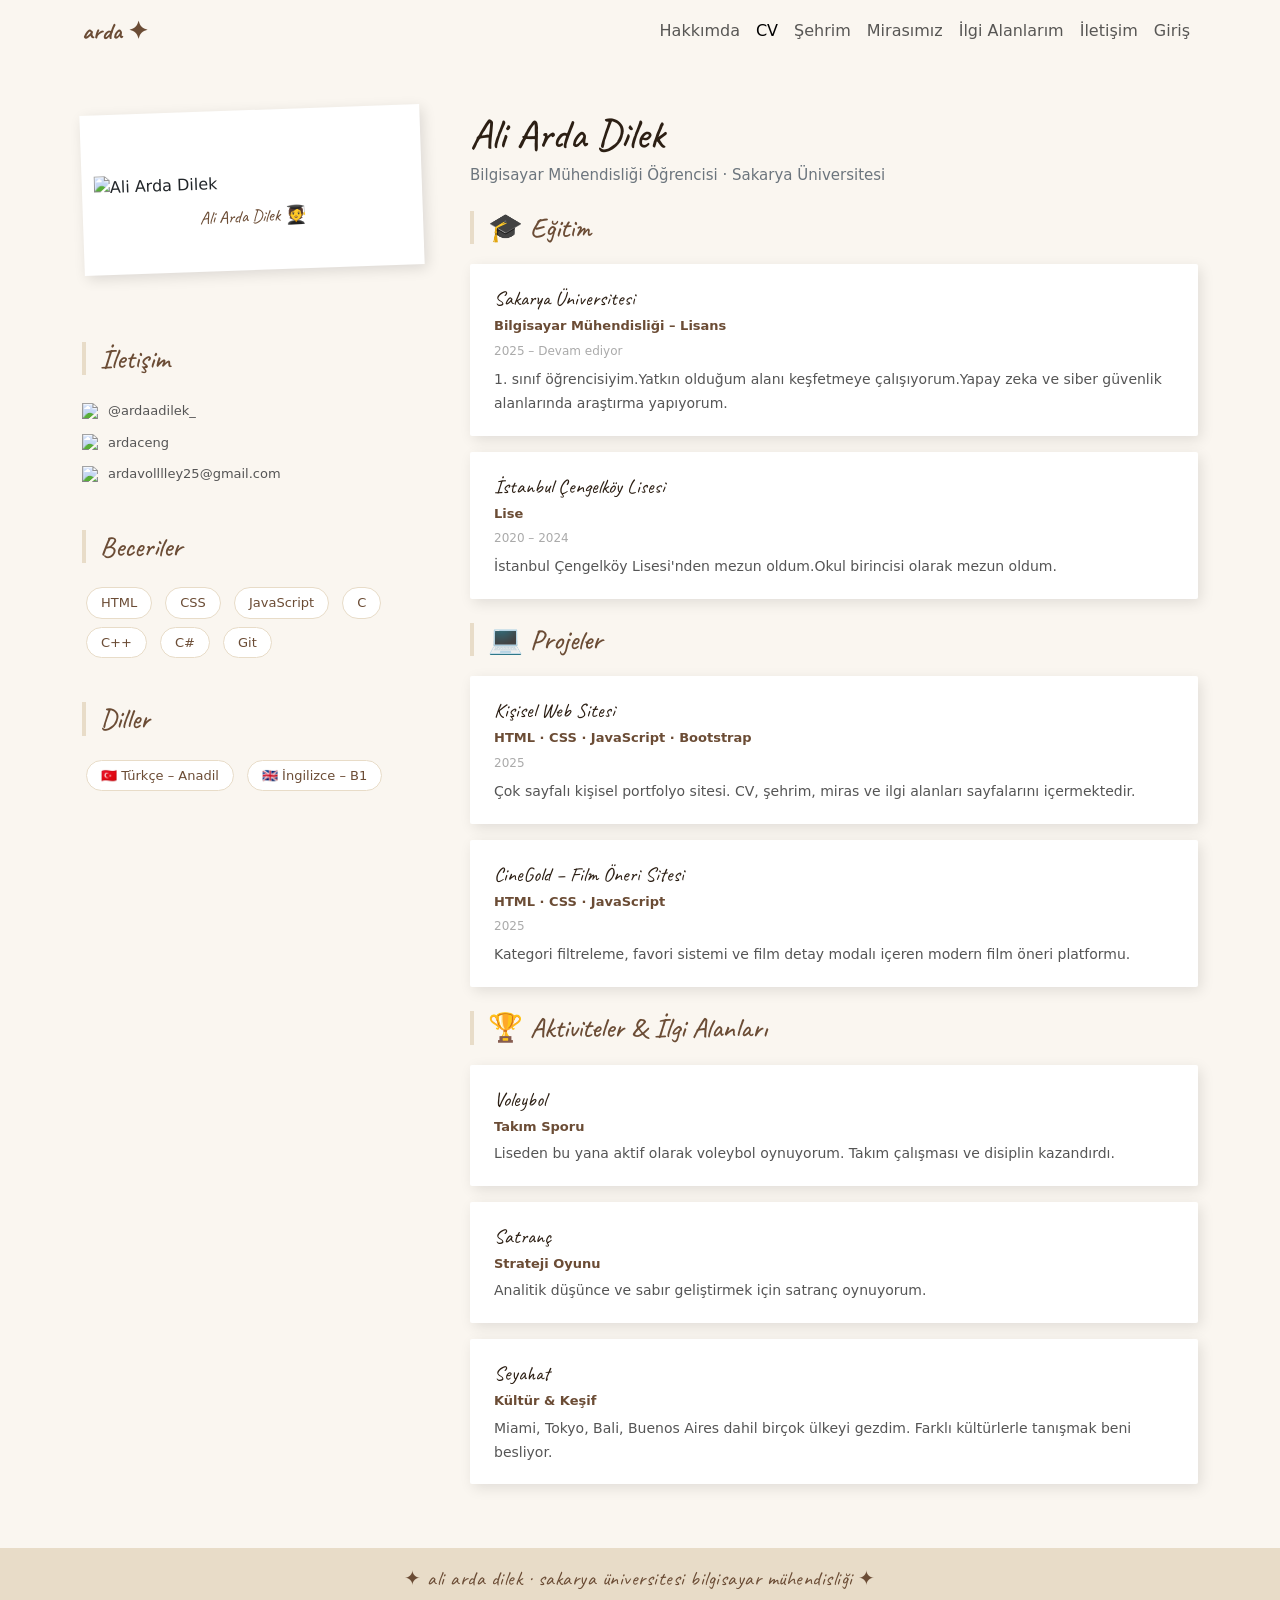
==== cv.html @ 07abfaf0 "sehrim ve miras html ve css leri guncellendi." ====
<!DOCTYPE html>
<html lang="tr">

<head>
    <meta charset="UTF-8">
    <meta name="viewport" content="width=device-width, initial-scale=1.0">
    <title>CV – Ali Arda Dilek</title>
    <link href="https://cdn.jsdelivr.net/npm/bootstrap@5.3.3/dist/css/bootstrap.min.css" rel="stylesheet">
    <link href="https://fonts.googleapis.com/css2?family=Caveat:wght@600&display=swap" rel="stylesheet">
    <link rel="stylesheet" href="css/cv.css">
</head>

<body>

    <!-- NAV -->
    <nav class="navbar navbar-expand-lg">
        <div class="container">
            <a class="navbar-brand fw-bold" href="index.html"
                style="font-family:'Caveat',cursive; font-size:24px; color:#6B4C35;">arda ✦</a>
            <button class="navbar-toggler" type="button" data-bs-toggle="collapse" data-bs-target="#navMenu">
                <span class="navbar-toggler-icon"></span>
            </button>
            <div class="collapse navbar-collapse" id="navMenu">
                <ul class="navbar-nav ms-auto">
                    <li class="nav-item"><a class="nav-link" href="index.html">Hakkımda</a></li>
                    <li class="nav-item"><a class="nav-link active" href="cv.html">CV</a></li>
                    <li class="nav-item"><a class="nav-link" href="sehrim.html">Şehrim</a></li>
                    <li class="nav-item"><a class="nav-link" href="miras.html">Mirasımız</a></li>
                    <li class="nav-item"><a class="nav-link" href="ilgi.html">İlgi Alanlarım</a></li>
                    <li class="nav-item"><a class="nav-link" href="iletisim.html">İletişim</a></li>
                    <li class="nav-item"><a class="nav-link" href="login.html">Giriş</a></li>
                </ul>
            </div>
        </div>
    </nav>

    <main class="container my-5">
        <div class="row g-5 align-items-start">

            <!-- Sol: Polaroid + İletişim -->
            <div class="col-md-4">
                <div class="polaroid">
                    <br><br>
                    <img src="images/profil.jpg" alt="Ali Arda Dilek">
                    <div class="polaroid-label">Ali Arda Dilek 🧑‍🎓</div>
                </div>

                <br><br>

                <h6 class="section-title mt-4">İletişim</h6>
                <a href="https://instagram.com/ardaadilek_" target="_blank" class="contact-link">
                    <img src="https://cdn-icons-png.flaticon.com/512/2111/2111463.png" width="18"> @ardaadilek_
                </a>
                <a href="https://github.com/ardaceng" target="_blank" class="contact-link">
                    <img src="https://cdn-icons-png.flaticon.com/512/25/25231.png" width="18"> ardaceng
                </a>
                <a href="mailto:ardavolllley25@gmail.com" class="contact-link">
                    <img src="https://cdn-icons-png.flaticon.com/512/732/732200.png" width="18">
                    ardavolllley25@gmail.com
                </a>

                <br>

                <!-- Beceriler -->
                <h6 class="section-title mt-3">Beceriler</h6>
                <div>
                    <span class="chip">HTML</span>
                    <span class="chip">CSS</span>
                    <span class="chip">JavaScript</span>
                    <span class="chip">C</span>
                    <span class="chip">C++</span>
                    <span class="chip">C#</span>
                    <span class="chip">Git</span>
                </div>

                <br>

                <!-- Diller -->
                <h6 class="section-title mt-3">Diller</h6>
                <div>
                    <span class="chip">🇹🇷 Türkçe – Anadil</span>
                    <span class="chip">🇬🇧 İngilizce – B1</span>
                </div>
            </div>

            <!-- Sağ: CV İçeriği -->
            <div class="col-md-8">
                <h1 class="mb-1" style="font-family:'Caveat',cursive; font-size:42px; color:#2C1F14;">Ali Arda Dilek
                </h1>
                <p class="text-secondary mb-4" style="font-size:15px;">Bilgisayar Mühendisliği Öğrencisi · Sakarya
                    Üniversitesi</p>

                <!-- Eğitim -->
                <h5 class="section-title">🎓 Eğitim</h5>

                <div class="cv-card">
                    <div class="cv-title">Sakarya Üniversitesi</div>
                    <div class="cv-sub">Bilgisayar Mühendisliği – Lisans</div>
                    <div class="cv-date">2025 – Devam ediyor</div>
                    <p>1. sınıf öğrencisiyim.Yatkın olduğum alanı keşfetmeye çalışıyorum.Yapay zeka ve siber güvenlik
                        alanlarında araştırma yapıyorum.</p>
                </div>

                <div class="cv-card">
                    <div class="cv-title">İstanbul Çengelköy Lisesi</div>
                    <div class="cv-sub">Lise </div>
                    <div class="cv-date">2020 – 2024</div>
                    <p>İstanbul Çengelköy Lisesi'nden mezun oldum.Okul birincisi olarak mezun oldum.</p>
                </div>

                <!-- Projeler -->
                <h5 class="section-title mt-4">💻 Projeler</h5>

                <div class="cv-card">
                    <div class="cv-title">Kişisel Web Sitesi</div>
                    <div class="cv-sub">HTML · CSS · JavaScript · Bootstrap</div>
                    <div class="cv-date">2025</div>
                    <p>Çok sayfalı kişisel portfolyo sitesi. CV, şehrim, miras ve ilgi alanları sayfalarını
                        içermektedir.</p>
                </div>

                <div class="cv-card">
                    <div class="cv-title">CineGold – Film Öneri Sitesi</div>
                    <div class="cv-sub">HTML · CSS · JavaScript</div>
                    <div class="cv-date">2025</div>
                    <p>Kategori filtreleme, favori sistemi ve film detay modalı içeren modern film öneri platformu.</p>
                </div>

                <!-- Hobby / Aktiviteler -->
                <h5 class="section-title mt-4">🏆 Aktiviteler & İlgi Alanları</h5>

                <div class="cv-card">
                    <div class="cv-title">Voleybol</div>
                    <div class="cv-sub">Takım Sporu</div>
                    <p>Liseden bu yana aktif olarak voleybol oynuyorum. Takım çalışması ve disiplin kazandırdı.</p>
                </div>

                <div class="cv-card">
                    <div class="cv-title">Satranç</div>
                    <div class="cv-sub">Strateji Oyunu</div>
                    <p>Analitik düşünce ve sabır geliştirmek için satranç oynuyorum.</p>
                </div>

                <div class="cv-card">
                    <div class="cv-title">Seyahat</div>
                    <div class="cv-sub">Kültür & Keşif</div>
                    <p>Miami, Tokyo, Bali, Buenos Aires dahil birçok ülkeyi gezdim. Farklı kültürlerle tanışmak beni
                        besliyor.</p>
                </div>
            </div>

        </div>
    </main>

    <footer class="text-center py-3">✦ ali arda dilek · sakarya üniversitesi bilgisayar mühendisliği ✦</footer>

    <script src="https://cdn.jsdelivr.net/npm/bootstrap@5.3.3/dist/js/bootstrap.bundle.min.js"></script>
</body>

</html>
---- css/cv.css ----
body {
    background: #FAF6F0;
}

nav {
    background: transparent !important;
    border-bottom: none;
}

/* ---- Section başlıkları ---- */
.section-title {
    font-family: 'Caveat', cursive;
    font-size: 28px;
    color: #6B4C35;
    border-left: 4px solid #e8dcc8;
    padding-left: 14px;
    margin-bottom: 20px;
}

/* ---- CV Kart ---- */
.cv-card {
    background: white;
    padding: 20px 24px;
    box-shadow: 3px 4px 14px rgba(0, 0, 0, 0.10);
    border-radius: 2px;
    margin-bottom: 16px;
    transition: transform 0.3s;
}

.cv-card:hover {
    transform: translateY(-3px);
    box-shadow: 4px 6px 18px rgba(0, 0, 0, 0.15);
}

.cv-card .cv-title {
    font-family: 'Caveat', cursive;
    font-size: 20px;
    color: #2C1F14;
    margin-bottom: 2px;
}

.cv-card .cv-sub {
    font-size: 13px;
    color: #6B4C35;
    font-weight: 600;
    margin-bottom: 6px;
}

.cv-card .cv-date {
    font-size: 12px;
    color: #aaa;
    margin-bottom: 8px;
}

.cv-card p {
    font-size: 14px;
    color: #555;
    line-height: 1.7;
    margin: 0;
}

/* ---- Skill chip ---- */
.chip {
    background: white;
    border: 1px solid #e8dcc8;
    border-radius: 50px;
    padding: 5px 14px;
    font-size: 13px;
    color: #6B4C35;
    display: inline-block;
    margin: 4px;
}

/* ---- Polaroid profil ---- */
.polaroid {
    background: white;
    padding: 12px 12px 40px;
    box-shadow: 3px 4px 14px rgba(0, 0, 0, 0.12);
    transform: rotate(-2deg);
    transition: transform 0.3s;
}

.polaroid:hover {
    transform: rotate(0deg);
}

.polaroid img {
    width: 100%;
    height: 320px;
    object-fit: cover;
    object-position: top;
}

.polaroid-label {
    font-family: 'Caveat', cursive;
    font-size: 18px;
    color: #6B4C35;
    text-align: center;
    margin-top: 8px;
}

/* ---- İletişim linkleri ---- */
.contact-link {
    display: flex;
    align-items: center;
    gap: 8px;
    text-decoration: none;
    color: #555;
    font-size: 13px;
    padding: 6px 0;
    transition: color 0.2s;
}

.contact-link:hover {
    color: #6B4C35;
}

/* ---- Footer ---- */
footer {
    background: #e8dcc8;
    font-family: 'Caveat', cursive;
    font-size: 20px;
    color: #6B4C35;
    letter-spacing: 0.5px;
}
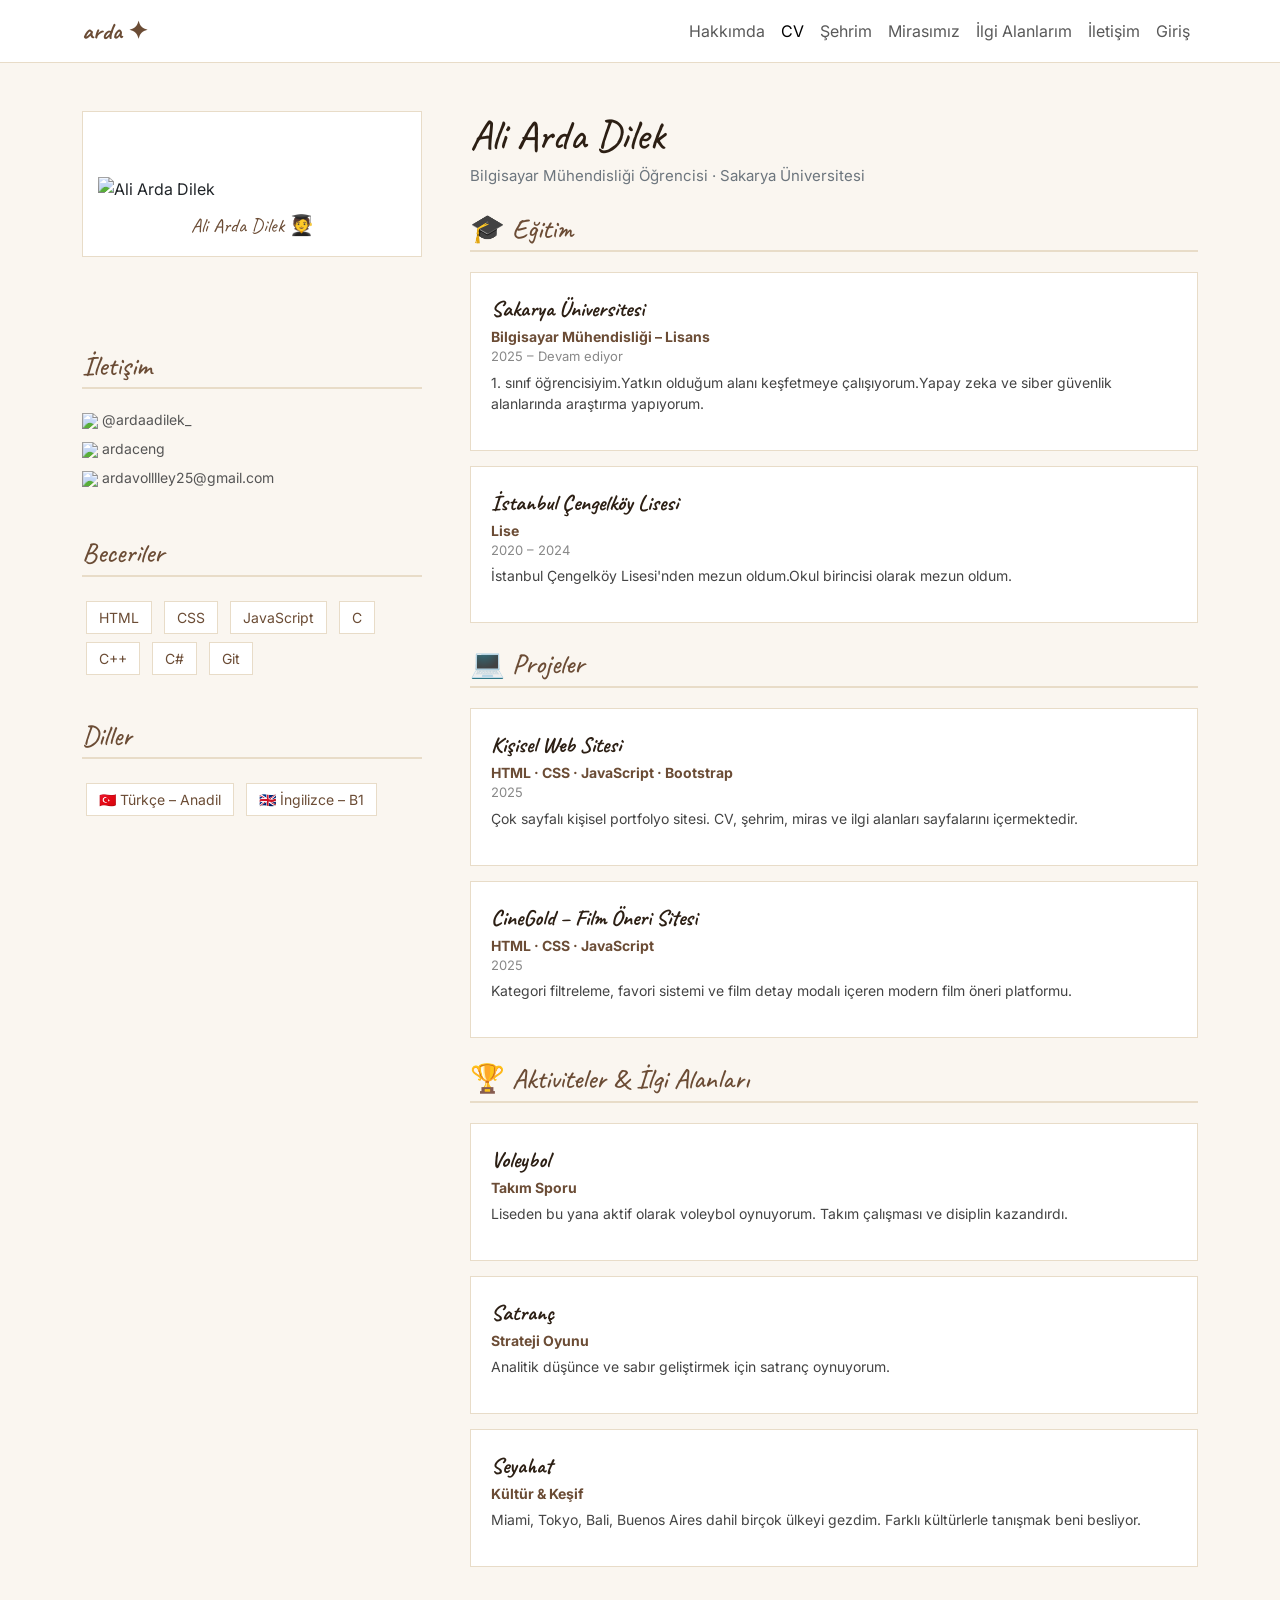
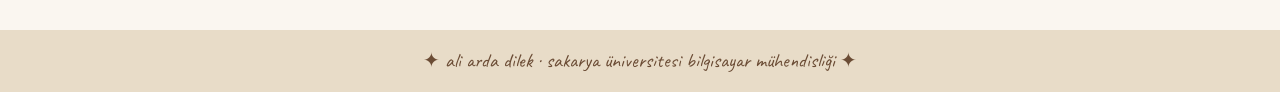
==== commit a5675e29: "Proje  Htdocs dosyasi icine alindi" ====
--- a/cv.html
+++ b/cv.html
@@ -6,7 +6,8 @@
     <meta name="viewport" content="width=device-width, initial-scale=1.0">
     <title>CV – Ali Arda Dilek</title>
     <link href="https://cdn.jsdelivr.net/npm/bootstrap@5.3.3/dist/css/bootstrap.min.css" rel="stylesheet">
-    <link href="https://fonts.googleapis.com/css2?family=Caveat:wght@600&display=swap" rel="stylesheet">
+    <link href="https://fonts.googleapis.com/css2?family=Caveat:wght@600&family=Inter:wght@400;500&display=swap"
+        rel="stylesheet">
     <link rel="stylesheet" href="css/cv.css">
 </head>
 
--- a/css/cv.css
+++ b/css/cv.css
@@ -1,125 +1,95 @@
 body {
     background: #FAF6F0;
+    font-family: 'Inter', sans-serif;
 }
 
 nav {
-    background: transparent !important;
-    border-bottom: none;
+    background: #fff !important;
+    border-bottom: 1px solid #e8dcc8;
 }
 
-/* ---- Section başlıkları ---- */
 .section-title {
     font-family: 'Caveat', cursive;
     font-size: 28px;
     color: #6B4C35;
-    border-left: 4px solid #e8dcc8;
-    padding-left: 14px;
+    border-bottom: 2px solid #e8dcc8;
     margin-bottom: 20px;
+    padding-bottom: 5px;
 }
 
-/* ---- CV Kart ---- */
 .cv-card {
     background: white;
-    padding: 20px 24px;
-    box-shadow: 3px 4px 14px rgba(0, 0, 0, 0.10);
-    border-radius: 2px;
-    margin-bottom: 16px;
-    transition: transform 0.3s;
-}
-
-.cv-card:hover {
-    transform: translateY(-3px);
-    box-shadow: 4px 6px 18px rgba(0, 0, 0, 0.15);
+    padding: 20px;
+    border: 1px solid #e8dcc8;
+    margin-bottom: 15px;
 }
 
 .cv-card .cv-title {
     font-family: 'Caveat', cursive;
-    font-size: 20px;
+    font-size: 22px;
     color: #2C1F14;
-    margin-bottom: 2px;
+    font-weight: bold;
 }
 
 .cv-card .cv-sub {
-    font-size: 13px;
+    font-size: 14px;
     color: #6B4C35;
-    font-weight: 600;
-    margin-bottom: 6px;
+    font-weight: bold;
 }
 
 .cv-card .cv-date {
-    font-size: 12px;
-    color: #aaa;
-    margin-bottom: 8px;
+    font-size: 13px;
+    color: #888;
 }
 
 .cv-card p {
     font-size: 14px;
-    color: #555;
-    line-height: 1.7;
-    margin: 0;
+    color: #444;
+    margin-top: 5px;
 }
 
-/* ---- Skill chip ---- */
 .chip {
     background: white;
     border: 1px solid #e8dcc8;
-    border-radius: 50px;
-    padding: 5px 14px;
-    font-size: 13px;
+    padding: 5px 12px;
+    font-size: 14px;
     color: #6B4C35;
     display: inline-block;
     margin: 4px;
 }
 
-/* ---- Polaroid profil ---- */
 .polaroid {
     background: white;
-    padding: 12px 12px 40px;
-    box-shadow: 3px 4px 14px rgba(0, 0, 0, 0.12);
-    transform: rotate(-2deg);
-    transition: transform 0.3s;
-}
-
-.polaroid:hover {
-    transform: rotate(0deg);
+    padding: 15px;
+    border: 1px solid #e8dcc8;
+    margin-bottom: 20px;
 }
 
 .polaroid img {
     width: 100%;
-    height: 320px;
-    object-fit: cover;
-    object-position: top;
+    height: auto;
 }
 
 .polaroid-label {
     font-family: 'Caveat', cursive;
-    font-size: 18px;
+    font-size: 20px;
     color: #6B4C35;
     text-align: center;
-    margin-top: 8px;
+    margin-top: 10px;
 }
 
-/* ---- İletişim linkleri ---- */
 .contact-link {
-    display: flex;
-    align-items: center;
-    gap: 8px;
+    display: block;
     text-decoration: none;
     color: #555;
-    font-size: 13px;
-    padding: 6px 0;
-    transition: color 0.2s;
+    font-size: 14px;
+    margin-bottom: 8px;
 }
 
-.contact-link:hover {
-    color: #6B4C35;
-}
-
-/* ---- Footer ---- */
 footer {
     background: #e8dcc8;
+    padding: 20px 0;
     font-family: 'Caveat', cursive;
     font-size: 20px;
     color: #6B4C35;
-    letter-spacing: 0.5px;
 }
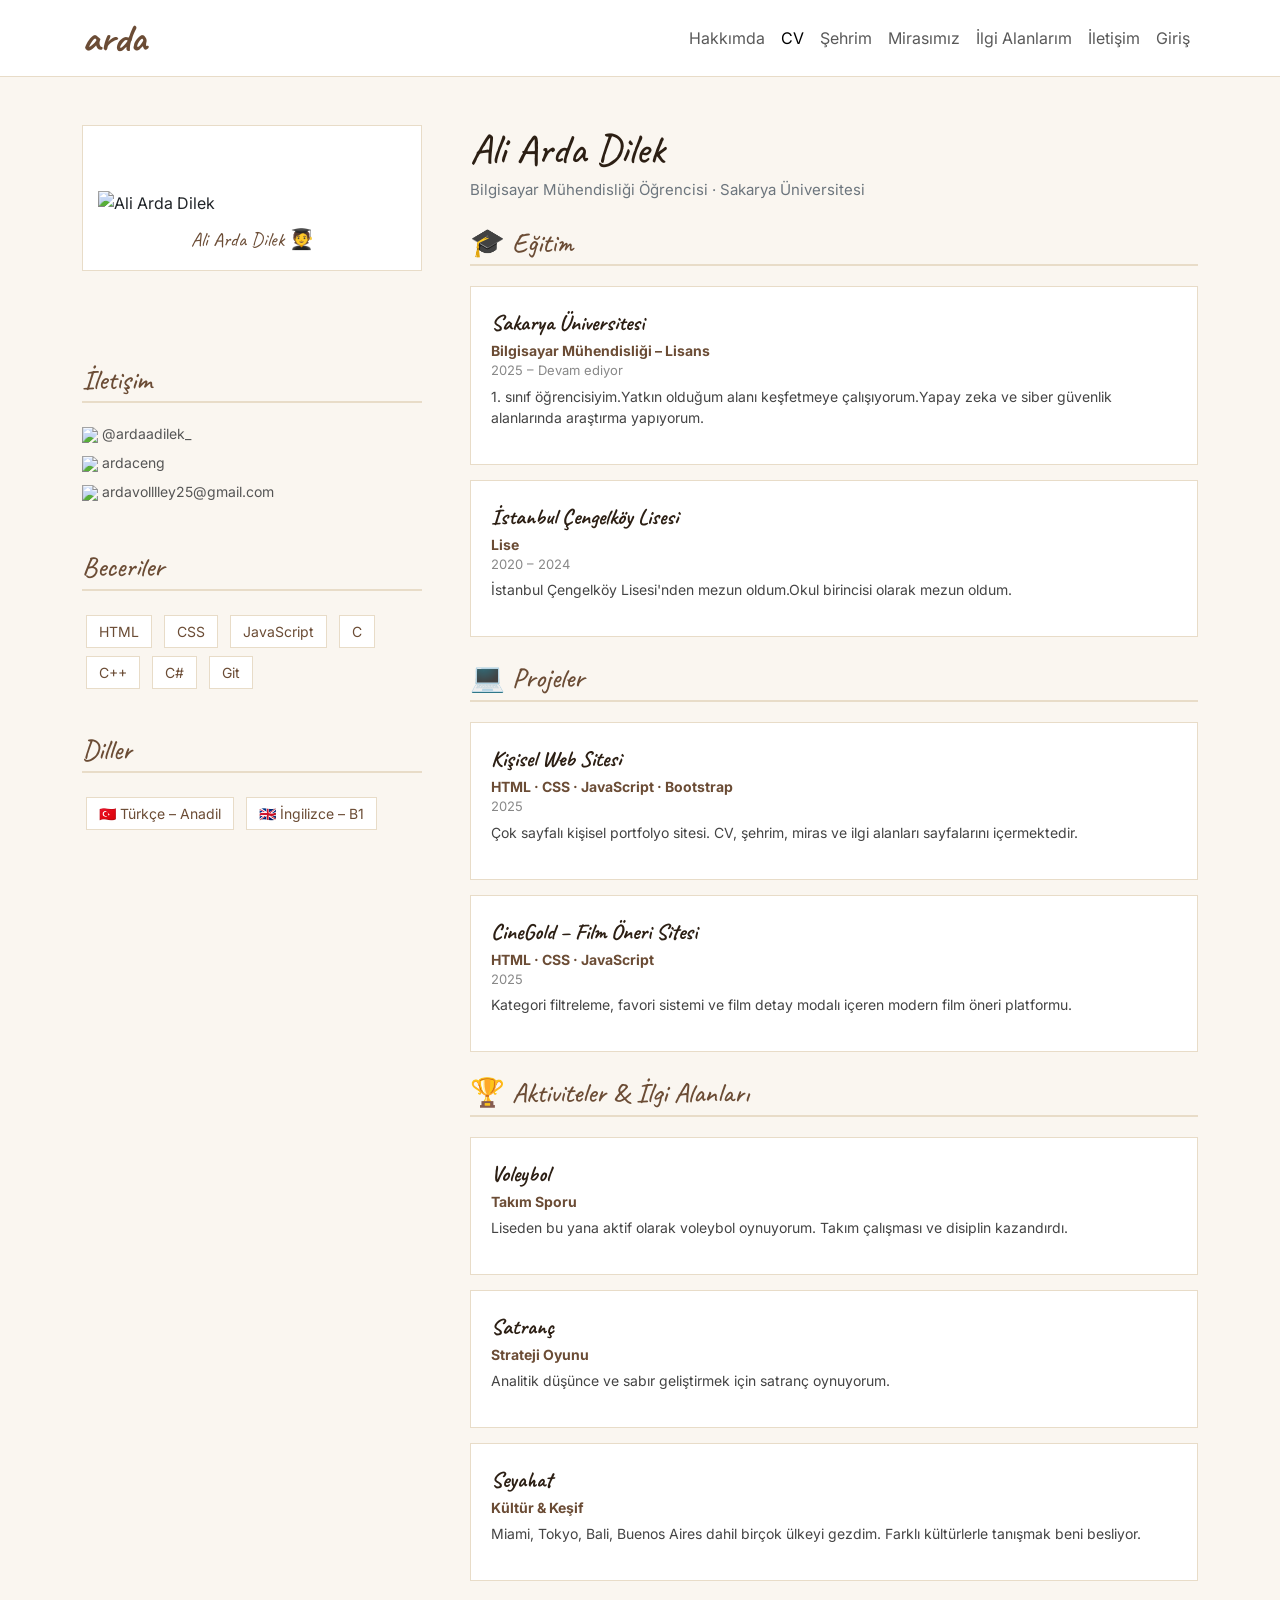
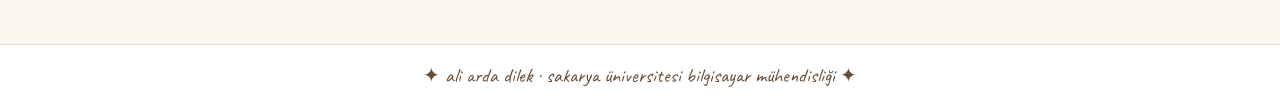
==== commit 16db75d0: "Genel Guncelleme yapildi" ====
--- a/cv.html
+++ b/cv.html
@@ -16,8 +16,8 @@
     <!-- NAV -->
     <nav class="navbar navbar-expand-lg">
         <div class="container">
-            <a class="navbar-brand fw-bold" href="index.html"
-                style="font-family:'Caveat',cursive; font-size:24px; color:#6B4C35;">arda ✦</a>
+            <a class="navbar-brand" href="index.html"
+                style="font-family: 'Caveat', cursive; font-size: 2.5rem; color: #6B4C35 !important; font-weight: 700; padding: 0;">arda</a>
             <button class="navbar-toggler" type="button" data-bs-toggle="collapse" data-bs-target="#navMenu">
                 <span class="navbar-toggler-icon"></span>
             </button>
--- a/css/cv.css
+++ b/css/cv.css
@@ -87,7 +87,8 @@
 }
 
 footer {
-    background: #e8dcc8;
+    background: #fff;
+    border-top: 1px solid #e8dcc8;
     padding: 20px 0;
     font-family: 'Caveat', cursive;
     font-size: 20px;
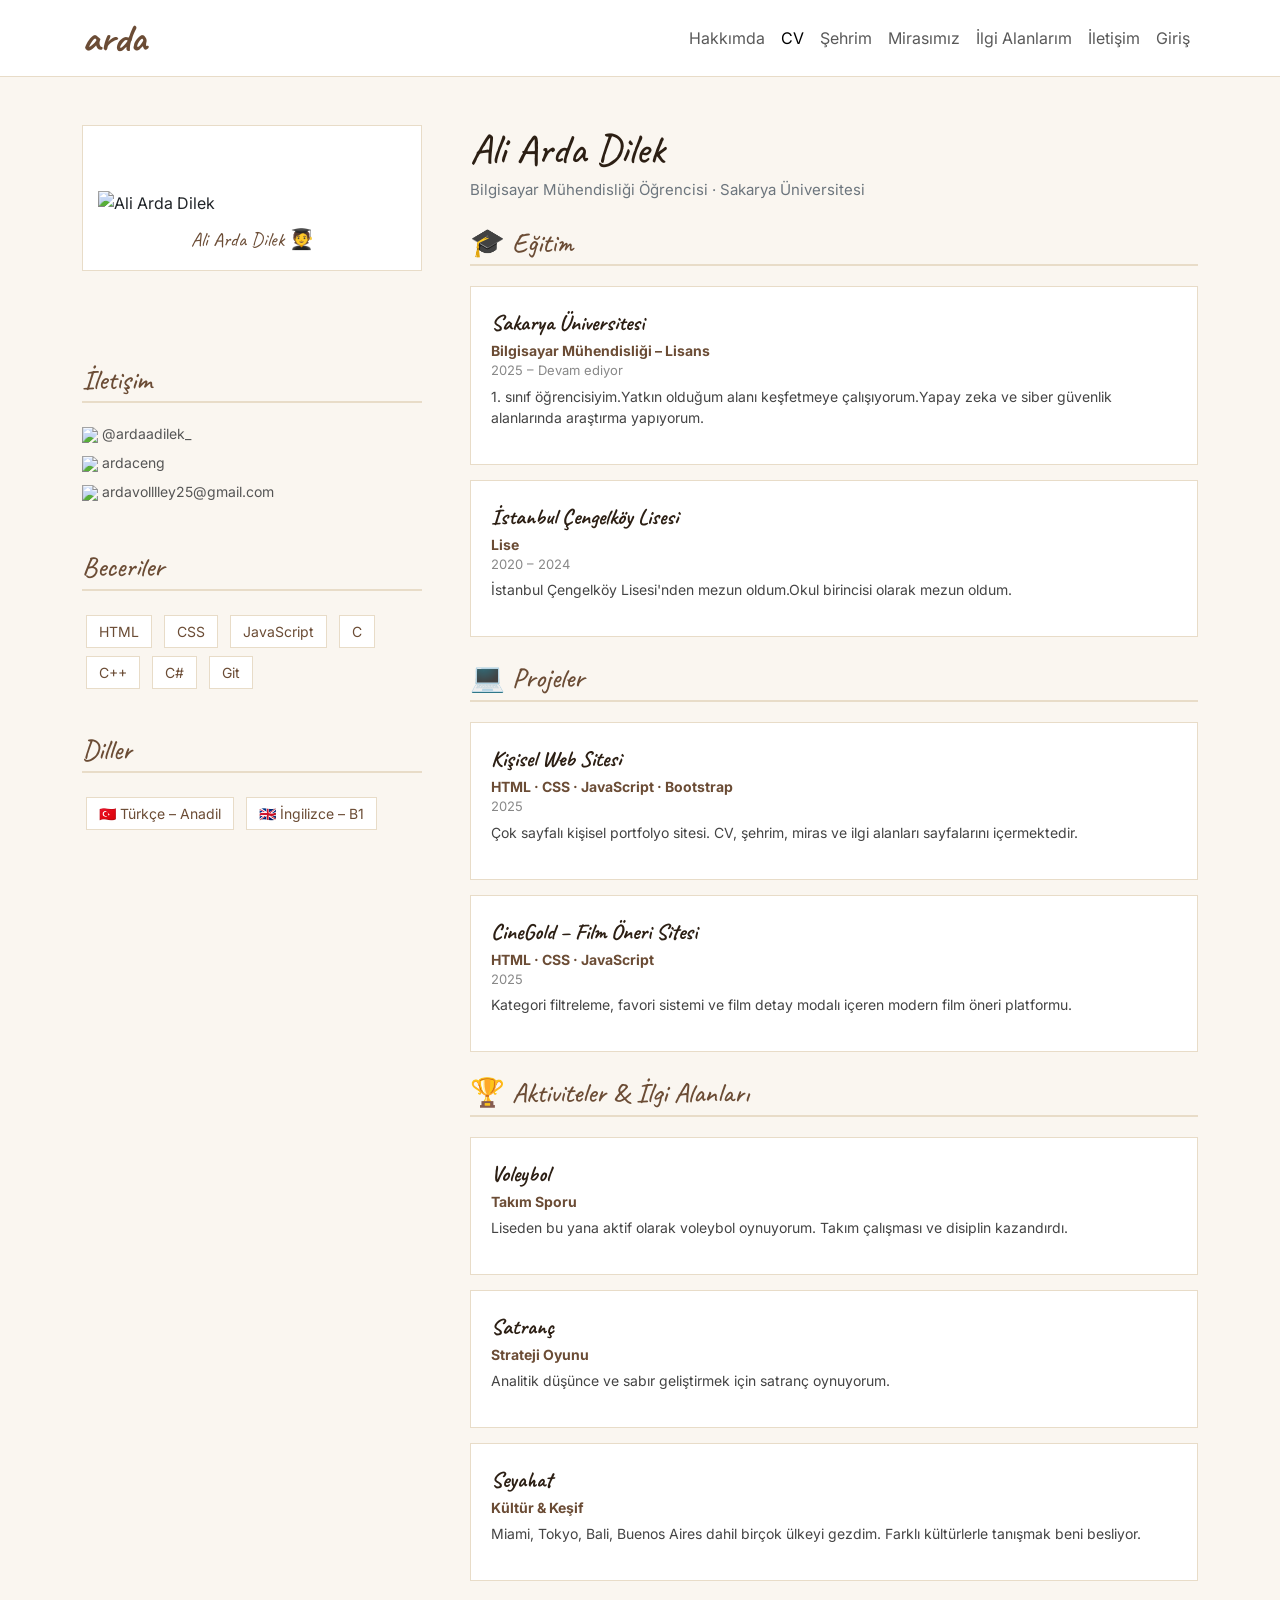
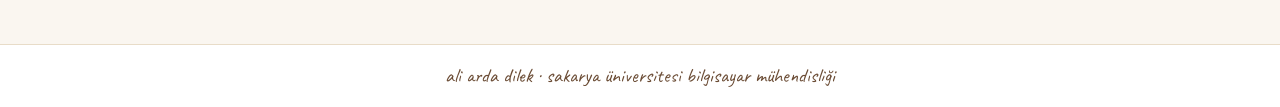
==== commit c541d09a: "+1 Guncelleme" ====
--- a/cv.html
+++ b/cv.html
@@ -153,7 +153,7 @@
         </div>
     </main>
 
-    <footer class="text-center py-3">✦ ali arda dilek · sakarya üniversitesi bilgisayar mühendisliği ✦</footer>
+    <footer class="text-center py-3">ali arda dilek · sakarya üniversitesi bilgisayar mühendisliği</footer>
 
     <script src="https://cdn.jsdelivr.net/npm/bootstrap@5.3.3/dist/js/bootstrap.bundle.min.js"></script>
 </body>
